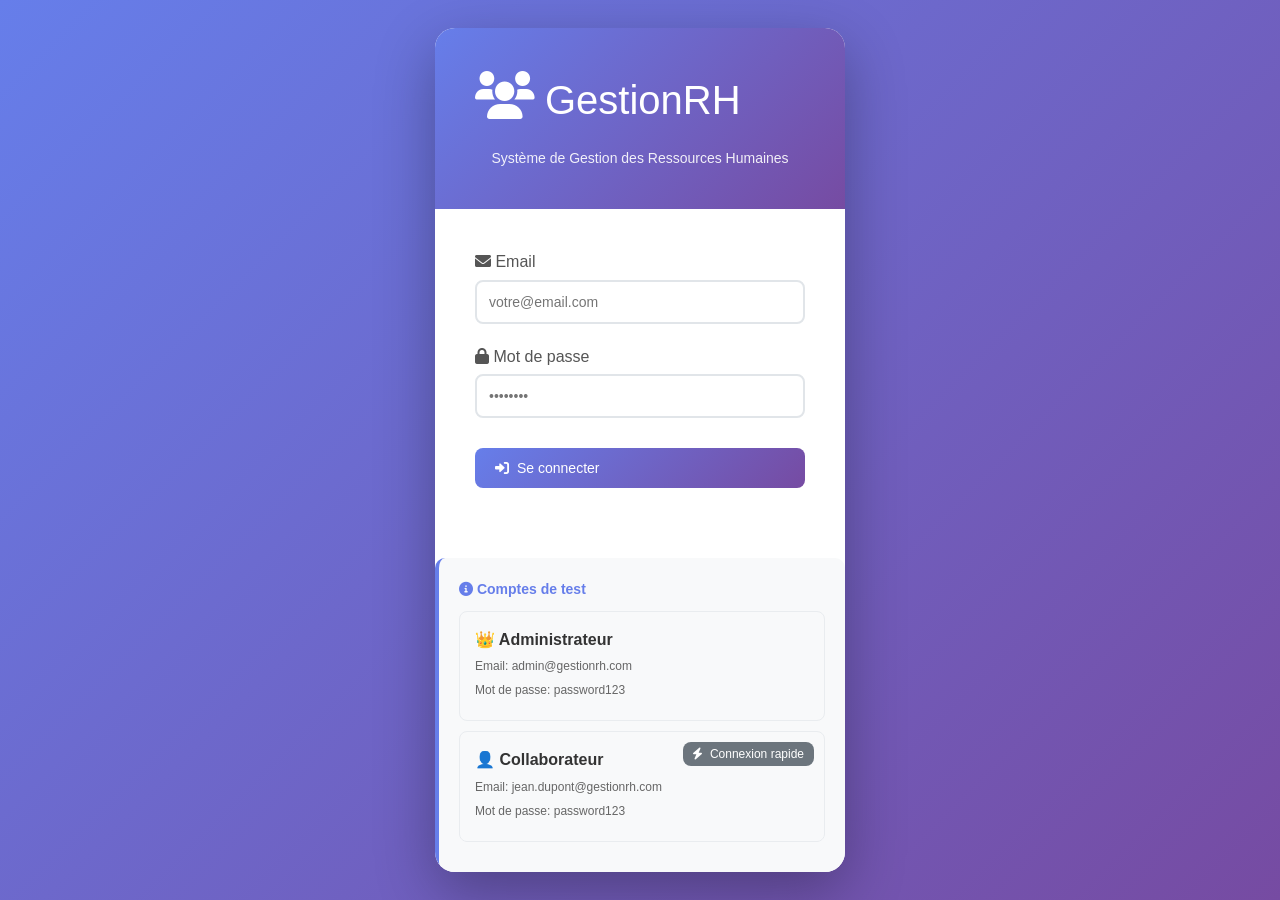
==== target/classes/static/index.html @ 47f12b30 "Integrate frontend, update security config, and add static resources Co-authored-by: hilaimane <hila" ====
<!DOCTYPE html>
<html lang="fr">
<head>
    <meta charset="UTF-8">
    <meta name="viewport" content="width=device-width, initial-scale=1.0">
    <title>GestionRH - Redirection</title>
</head>
<body>
    <script>
        // Redirect to login page
        window.location.href = 'login.html';
    </script>
    <p>Redirection vers la page de connexion...</p>
</body>
</html>
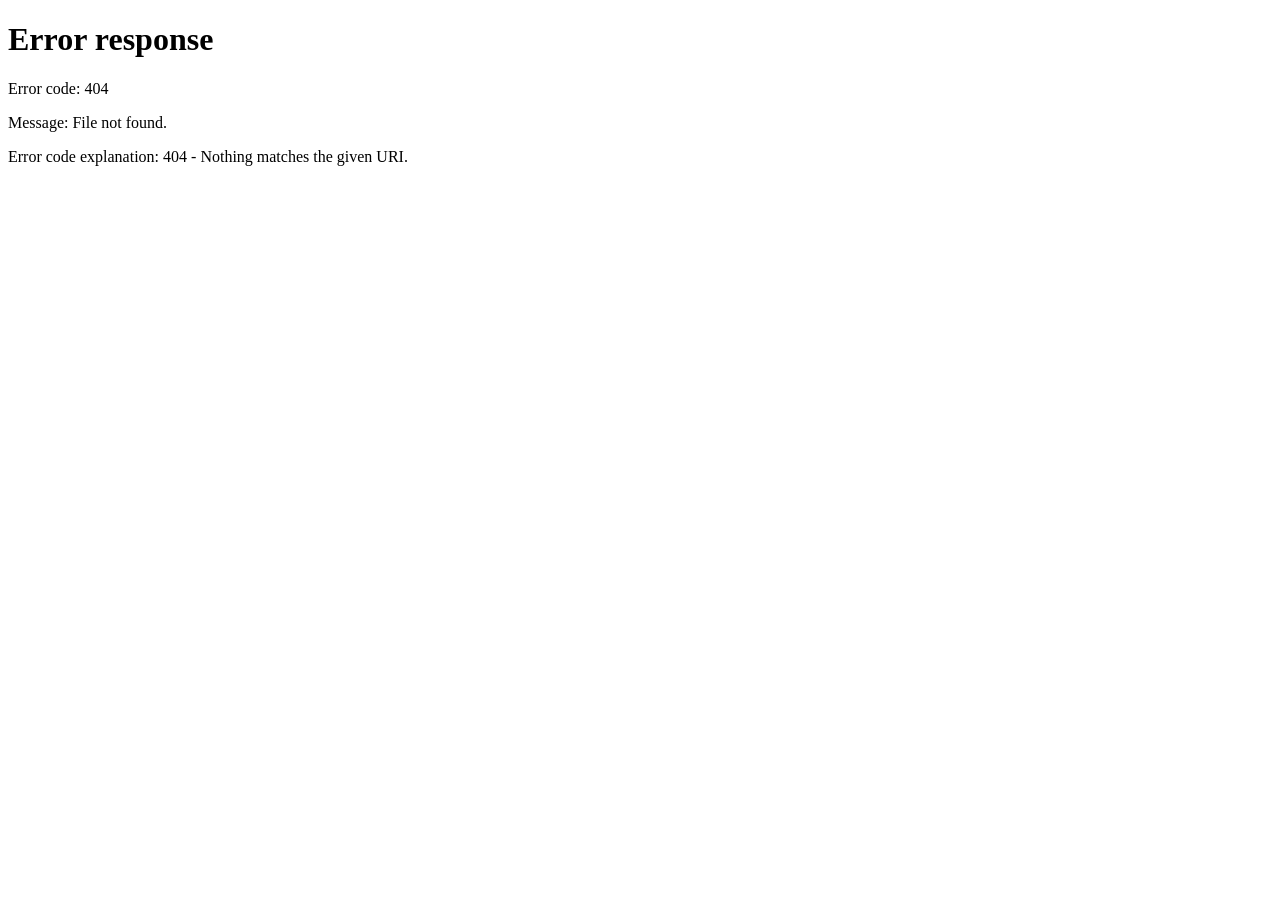
==== commit 60b6488a: "Refactor security config, routes, and add frontend resource handling Co-authored-by: hilaimane <hila" ====
--- a/target/classes/static/index.html
+++ b/target/classes/static/index.html
@@ -4,12 +4,12 @@
     <meta charset="UTF-8">
     <meta name="viewport" content="width=device-width, initial-scale=1.0">
     <title>GestionRH - Redirection</title>
+    <script>
+        // Immediate redirect to login page
+        window.location.href = '/login.html';
+    </script>
 </head>
 <body>
-    <script>
-        // Redirect to login page
-        window.location.href = 'login.html';
-    </script>
-    <p>Redirection vers la page de connexion...</p>
+    <p>Redirection en cours...</p>
 </body>
 </html>
